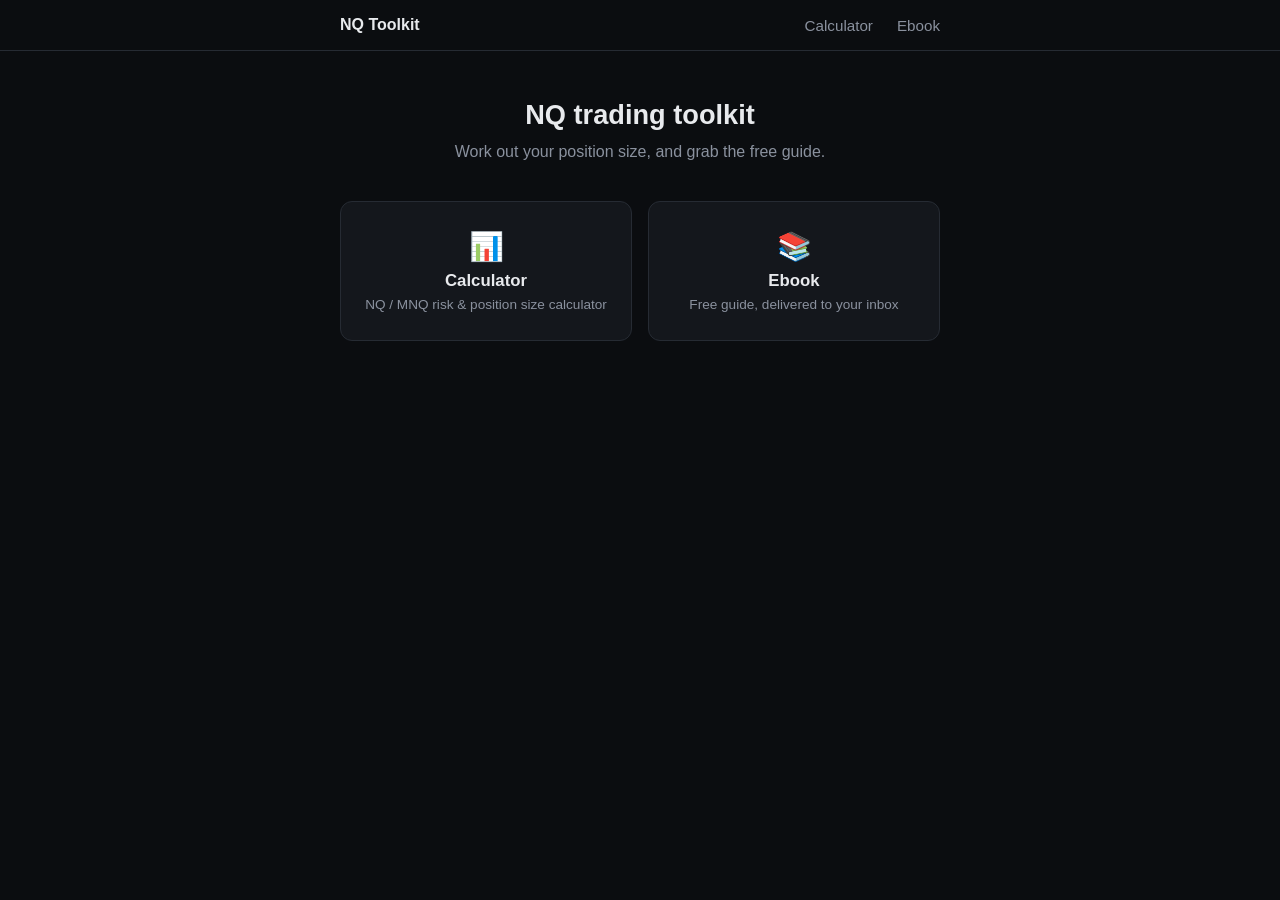
==== index.html @ e53ccf38 "Add files via upload" ====
<!DOCTYPE html>
<html lang="en">
<head>
<meta charset="UTF-8">
<meta name="viewport" content="width=device-width, initial-scale=1.0">
<title>NQ Toolkit</title>
<style>
  :root {
    --bg: #0b0d10; --surface: #14171c; --border: #262b33;
    --text: #e8eaed; --text-muted: #8a919e; --accent: #3987e5;
  }
  * { box-sizing: border-box; }
  body { margin: 0; background: var(--bg); color: var(--text);
    font-family: -apple-system, BlinkMacSystemFont, "Segoe UI", Roboto, sans-serif; }

  nav { border-bottom: 1px solid var(--border); }
  .nav-inner { max-width: 640px; margin: 0 auto; padding: 1rem 1.25rem;
    display: flex; align-items: center; justify-content: space-between; }
  .brand { color: var(--text); text-decoration: none; font-weight: 600; }
  .nav-links { display: flex; gap: 1.5rem; }
  .nav-links a { color: var(--text-muted); text-decoration: none; font-size: 0.95rem; }
  .nav-links a:hover { color: var(--text); }

  .wrap { max-width: 640px; margin: 0 auto; padding: 3rem 1.25rem 4rem; text-align: center; }
  .wrap h1 { font-size: 1.7rem; margin: 0 0 0.75rem; }
  .wrap p { color: var(--text-muted); margin: 0 0 2.5rem; }

  .cards { display: grid; grid-template-columns: 1fr 1fr; gap: 1rem; }
  .card {
    background: var(--surface); border: 1px solid var(--border); border-radius: 12px;
    padding: 1.75rem 1.25rem; text-decoration: none; color: var(--text);
  }
  .card:hover { border-color: var(--accent); }
  .card .icon { font-size: 1.75rem; margin-bottom: 0.5rem; }
  .card h2 { font-size: 1.05rem; margin: 0 0 0.4rem; }
  .card p { color: var(--text-muted); font-size: 0.85rem; margin: 0; }

  @media (max-width: 480px) { .cards { grid-template-columns: 1fr; } }
</style>
</head>
<body>

<nav>
  <div class="nav-inner">
    <a href="index.html" class="brand">NQ Toolkit</a>
    <div class="nav-links">
      <a href="calculator/index.html">Calculator</a>
      <a href="ebook/index.html">Ebook</a>
    </div>
  </div>
</nav>

<div class="wrap">
  <h1>NQ trading toolkit</h1>
  <p>Work out your position size, and grab the free guide.</p>

  <div class="cards">
    <a class="card" href="calculator/index.html">
      <div class="icon">&#128202;</div>
      <h2>Calculator</h2>
      <p>NQ / MNQ risk & position size calculator</p>
    </a>
    <a class="card" href="ebook/index.html">
      <div class="icon">&#128218;</div>
      <h2>Ebook</h2>
      <p>Free guide, delivered to your inbox</p>
    </a>
  </div>
</div>

</body>
</html>
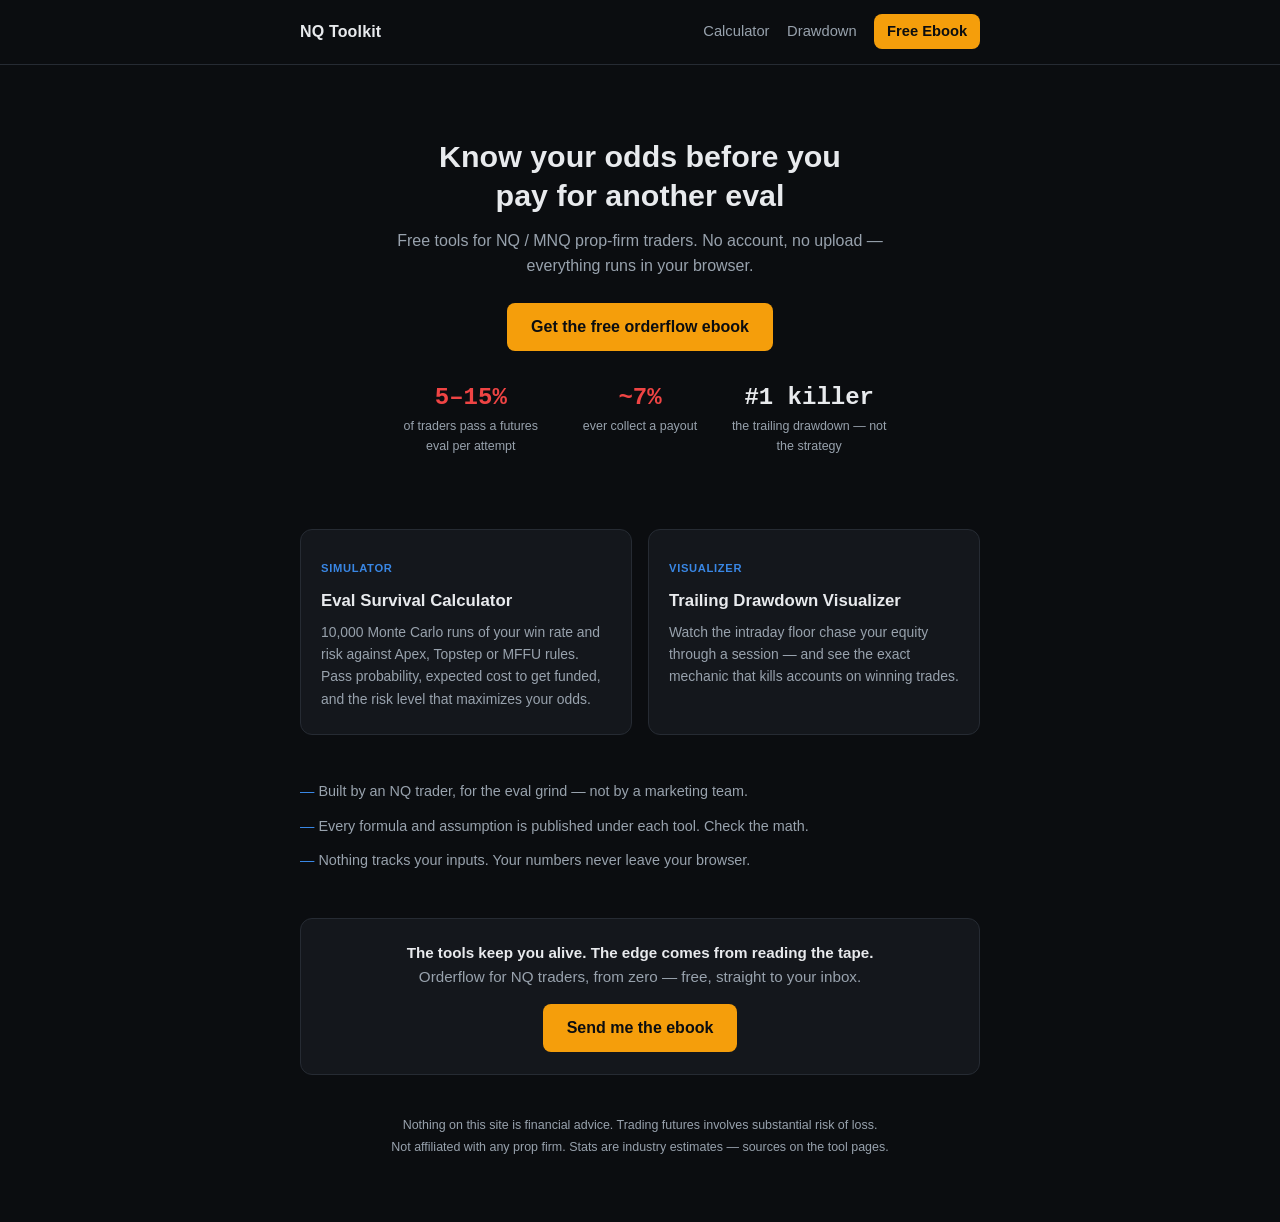
==== commit 5897c66f: "Add files via upload" ====
--- a/index.html
+++ b/index.html
@@ -3,39 +3,33 @@
 <head>
 <meta charset="UTF-8">
 <meta name="viewport" content="width=device-width, initial-scale=1.0">
-<title>NQ Toolkit</title>
+<title>NQ Toolkit — Free Tools for NQ / MNQ Prop-Firm Traders</title>
+<meta name="description" content="Free tools for NQ and MNQ futures traders: eval pass-probability simulator, trailing drawdown visualizer, position sizing, and a free orderflow ebook. No signup, runs in your browser.">
+<meta property="og:title" content="NQ Toolkit — Know your odds before you pay for an eval">
+<meta property="og:description" content="Monte Carlo eval simulator, trailing drawdown visualizer and a free orderflow ebook for NQ / MNQ traders.">
+<meta property="og:type" content="website">
+<link rel="stylesheet" href="assets/style.css">
 <style>
-  :root {
-    --bg: #0b0d10; --surface: #14171c; --border: #262b33;
-    --text: #e8eaed; --text-muted: #8a919e; --accent: #3987e5;
-  }
-  * { box-sizing: border-box; }
-  body { margin: 0; background: var(--bg); color: var(--text);
-    font-family: -apple-system, BlinkMacSystemFont, "Segoe UI", Roboto, sans-serif; }
-
-  nav { border-bottom: 1px solid var(--border); }
-  .nav-inner { max-width: 640px; margin: 0 auto; padding: 1rem 1.25rem;
-    display: flex; align-items: center; justify-content: space-between; }
-  .brand { color: var(--text); text-decoration: none; font-weight: 600; }
-  .nav-links { display: flex; gap: 1.5rem; }
-  .nav-links a { color: var(--text-muted); text-decoration: none; font-size: 0.95rem; }
-  .nav-links a:hover { color: var(--text); }
-
-  .wrap { max-width: 640px; margin: 0 auto; padding: 3rem 1.25rem 4rem; text-align: center; }
-  .wrap h1 { font-size: 1.7rem; margin: 0 0 0.75rem; }
-  .wrap p { color: var(--text-muted); margin: 0 0 2.5rem; }
-
-  .cards { display: grid; grid-template-columns: 1fr 1fr; gap: 1rem; }
-  .card {
-    background: var(--surface); border: 1px solid var(--border); border-radius: 12px;
-    padding: 1.75rem 1.25rem; text-decoration: none; color: var(--text);
-  }
-  .card:hover { border-color: var(--accent); }
-  .card .icon { font-size: 1.75rem; margin-bottom: 0.5rem; }
-  .card h2 { font-size: 1.05rem; margin: 0 0 0.4rem; }
-  .card p { color: var(--text-muted); font-size: 0.85rem; margin: 0; }
-
-  @media (max-width: 480px) { .cards { grid-template-columns: 1fr; } }
+  .hero { text-align: center; padding: 2.5rem 0 2rem; }
+  .hero h1 { font-size: 1.9rem; font-weight: 700; margin: 0 0 0.75rem; line-height: 1.3; }
+  .hero p { color: var(--muted); max-width: 34rem; margin: 0 auto 1.5rem; }
+  .hero-stats { display: flex; justify-content: center; gap: 2rem; flex-wrap: wrap; margin: 1.75rem 0 0.5rem; }
+  .hstat { text-align: center; }
+  .hstat .v { font-family: var(--mono); font-variant-numeric: tabular-nums; font-size: 1.5rem; font-weight: 650; }
+  .hstat .l { font-size: 0.78rem; color: var(--muted); max-width: 10rem; }
+  .tools { display: grid; grid-template-columns: 1fr 1fr; gap: 1rem; margin-top: 2rem; }
+  @media (max-width: 560px) { .tools { grid-template-columns: 1fr; } }
+  .tool-card { background: var(--surface); border: 1px solid var(--border); border-radius: 12px;
+    padding: 1.5rem 1.25rem; text-decoration: none; color: var(--text); display: block; }
+  .tool-card:hover { border-color: var(--accent); }
+  .tool-card h2 { font-size: 1.05rem; margin: 0 0 0.4rem; }
+  .tool-card p { color: var(--muted); font-size: 0.87rem; margin: 0; }
+  .tool-card .tag { display: inline-block; font-size: 0.7rem; text-transform: uppercase; letter-spacing: 0.06em;
+    color: var(--accent); margin-bottom: 0.6rem; font-weight: 600; }
+  .why { margin-top: 2.5rem; }
+  .why ul { list-style: none; padding: 0; margin: 0; color: var(--muted); font-size: 0.9rem; }
+  .why li { padding: 0.35rem 0; }
+  .why li::before { content: "— "; color: var(--accent); }
 </style>
 </head>
 <body>
@@ -45,27 +39,58 @@
     <a href="index.html" class="brand">NQ Toolkit</a>
     <div class="nav-links">
       <a href="calculator/index.html">Calculator</a>
-      <a href="ebook/index.html">Ebook</a>
+      <a href="drawdown/index.html">Drawdown</a>
+      <a href="ebook/index.html" class="nav-cta">Free Ebook</a>
     </div>
   </div>
 </nav>
 
 <div class="wrap">
-  <h1>NQ trading toolkit</h1>
-  <p>Work out your position size, and grab the free guide.</p>
 
-  <div class="cards">
-    <a class="card" href="calculator/index.html">
-      <div class="icon">&#128202;</div>
-      <h2>Calculator</h2>
-      <p>NQ / MNQ risk & position size calculator</p>
+  <div class="hero">
+    <h1>Know your odds before you<br>pay for another eval</h1>
+    <p>Free tools for NQ / MNQ prop-firm traders. No account, no upload —
+    everything runs in your browser.</p>
+    <a class="btn-cta" href="ebook/index.html">Get the free orderflow ebook</a>
+    <div class="hero-stats">
+      <div class="hstat"><div class="v neg">5–15%</div><div class="l">of traders pass a futures eval per attempt</div></div>
+      <div class="hstat"><div class="v neg">~7%</div><div class="l">ever collect a payout</div></div>
+      <div class="hstat"><div class="v">#1 killer</div><div class="l">the trailing drawdown — not the strategy</div></div>
+    </div>
+  </div>
+
+  <div class="tools">
+    <a class="tool-card" href="calculator/index.html">
+      <span class="tag">Simulator</span>
+      <h2>Eval Survival Calculator</h2>
+      <p>10,000 Monte Carlo runs of your win rate and risk against Apex, Topstep or MFFU rules. Pass probability, expected cost to get funded, and the risk level that maximizes your odds.</p>
     </a>
-    <a class="card" href="ebook/index.html">
-      <div class="icon">&#128218;</div>
-      <h2>Ebook</h2>
-      <p>Free guide, delivered to your inbox</p>
+    <a class="tool-card" href="drawdown/index.html">
+      <span class="tag">Visualizer</span>
+      <h2>Trailing Drawdown Visualizer</h2>
+      <p>Watch the intraday floor chase your equity through a session — and see the exact mechanic that kills accounts on winning trades.</p>
     </a>
   </div>
+
+  <div class="why">
+    <ul>
+      <li>Built by an NQ trader, for the eval grind — not by a marketing team.</li>
+      <li>Every formula and assumption is published under each tool. Check the math.</li>
+      <li>Nothing tracks your inputs. Your numbers never leave your browser.</li>
+    </ul>
+  </div>
+
+  <div class="ebook-cta" style="margin-top:2.5rem">
+    <p><strong>The tools keep you alive. The edge comes from reading the tape.</strong><br>
+    Orderflow for NQ traders, from zero — free, straight to your inbox.</p>
+    <a class="btn-cta" href="ebook/index.html">Send me the ebook</a>
+  </div>
+
+  <footer>
+    Nothing on this site is financial advice. Trading futures involves substantial risk of loss.<br>
+    Not affiliated with any prop firm. Stats are industry estimates — sources on the tool pages.
+  </footer>
+
 </div>
 
 </body>
--- a/assets/style.css
+++ b/assets/style.css
@@ -0,0 +1,144 @@
+/* NQ Toolkit — shared styles
+   Palette: dark trading-platform theme. Green/red reserved for P&L numbers only.
+   Amber is the ebook CTA color and is used for NOTHING else. */
+:root {
+  --bg: #0b0d10;
+  --surface: #14171c;
+  --surface2: #0d0f13;
+  --border: #262b33;
+  --text: #e8eaed;
+  --muted: #98a2ad;
+  --accent: #3987e5;        /* links, focus, interactive */
+  --cta: #f59e0b;           /* ebook CTA only */
+  --cta-text: #0b0d10;
+  --pos: #22c55e;           /* profit / pass — numbers only */
+  --neg: #ef4444;           /* loss / bust — numbers only */
+  --warn: #eab308;
+  --mono: ui-monospace, "JetBrains Mono", "SF Mono", Menlo, Consolas, monospace;
+}
+* { box-sizing: border-box; }
+html { -webkit-text-size-adjust: 100%; }
+body {
+  margin: 0; background: var(--bg); color: var(--text); line-height: 1.6;
+  font-family: -apple-system, BlinkMacSystemFont, "Segoe UI", Roboto, sans-serif;
+}
+a { color: var(--accent); }
+
+/* ---------- nav ---------- */
+nav { border-bottom: 1px solid var(--border); }
+.nav-inner {
+  max-width: 720px; margin: 0 auto; padding: 0.9rem 1.25rem;
+  display: flex; align-items: center; justify-content: space-between; gap: 1rem;
+}
+.brand { color: var(--text); text-decoration: none; font-weight: 650; letter-spacing: 0.01em; }
+.nav-links { display: flex; gap: 1.1rem; align-items: center; flex-wrap: wrap; }
+.nav-links a { color: var(--muted); text-decoration: none; font-size: 0.92rem; }
+.nav-links a:hover, .nav-links a.active { color: var(--text); }
+.nav-cta {
+  background: var(--cta); color: var(--cta-text) !important; font-weight: 600;
+  padding: 0.35rem 0.8rem; border-radius: 8px;
+}
+.nav-cta:hover { filter: brightness(1.08); }
+
+/* ---------- layout ---------- */
+.wrap { max-width: 720px; margin: 0 auto; padding: 2rem 1.25rem 4rem; }
+.page-head { text-align: center; margin: 0.5rem 0 2rem; }
+.page-head h1 { font-size: 1.6rem; font-weight: 650; margin: 0 0 0.5rem; }
+.page-head p { color: var(--muted); margin: 0; font-size: 0.97rem; }
+
+.card {
+  background: var(--surface); border: 1px solid var(--border);
+  border-radius: 12px; padding: 1.5rem; margin-bottom: 1.5rem;
+}
+.card h2 { font-size: 1.08rem; margin: 0 0 1.1rem; }
+.card h3 { font-size: 0.95rem; margin: 1.25rem 0 0.6rem; color: var(--muted); text-transform: uppercase; letter-spacing: 0.05em; font-weight: 600; }
+
+/* ---------- forms ---------- */
+.field { margin-bottom: 1rem; }
+.field label { display: block; font-size: 0.84rem; color: var(--muted); margin-bottom: 0.35rem; }
+.field input, .field select {
+  width: 100%; padding: 0.6rem 0.75rem; background: var(--surface2);
+  border: 1px solid var(--border); border-radius: 8px; color: var(--text);
+  font-size: 1rem; font-family: var(--mono); font-variant-numeric: tabular-nums;
+}
+.field select { font-family: inherit; }
+.field input:focus, .field select:focus { outline: none; border-color: var(--accent); }
+.row { display: grid; grid-template-columns: 1fr 1fr; gap: 1rem; }
+.row3 { display: grid; grid-template-columns: 1fr 1fr 1fr; gap: 1rem; }
+@media (max-width: 520px) { .row3 { grid-template-columns: 1fr 1fr; } }
+.hint { font-size: 0.78rem; color: var(--muted); margin-top: 0.3rem; }
+
+button.primary {
+  width: 100%; padding: 0.75rem 1rem; border: none; border-radius: 8px;
+  background: var(--accent); color: #fff; font-size: 1rem; font-weight: 600; cursor: pointer;
+}
+button.primary:hover { filter: brightness(1.1); }
+button.ghost {
+  padding: 0.45rem 0.9rem; border: 1px solid var(--border); border-radius: 8px;
+  background: transparent; color: var(--muted); font-size: 0.85rem; cursor: pointer;
+}
+button.ghost:hover { color: var(--text); border-color: var(--muted); }
+
+/* ---------- results ---------- */
+.stats { display: grid; grid-template-columns: 1fr 1fr; gap: 0.9rem; }
+@media (min-width: 560px) { .stats.cols3 { grid-template-columns: 1fr 1fr 1fr; } }
+.stat { background: var(--surface2); border-radius: 8px; padding: 0.85rem 0.9rem; }
+.stat .label { font-size: 0.72rem; color: var(--muted); margin-bottom: 0.2rem; text-transform: uppercase; letter-spacing: 0.04em; }
+.stat .value {
+  font-size: 1.4rem; font-weight: 650; font-family: var(--mono);
+  font-variant-numeric: tabular-nums;
+}
+.stat .sub { font-size: 0.75rem; color: var(--muted); margin-top: 0.15rem; }
+.num { font-family: var(--mono); font-variant-numeric: tabular-nums; }
+.pos { color: var(--pos); }
+.neg { color: var(--neg); }
+.warn-c { color: var(--warn); }
+
+.verdict {
+  border-left: 3px solid var(--border); background: var(--surface2);
+  padding: 0.8rem 1rem; border-radius: 0 8px 8px 0; margin-top: 1.1rem; font-size: 0.93rem;
+}
+.verdict.good { border-left-color: var(--pos); }
+.verdict.mid { border-left-color: var(--warn); }
+.verdict.bad { border-left-color: var(--neg); }
+
+/* ---------- charts ---------- */
+canvas.chart { width: 100%; height: auto; background: var(--surface2); border-radius: 8px; border: 1px solid var(--border); }
+.chart-controls { display: flex; gap: 0.5rem; margin-top: 0.75rem; flex-wrap: wrap; align-items: center; }
+.legend { display: flex; gap: 1rem; flex-wrap: wrap; font-size: 0.78rem; color: var(--muted); margin-top: 0.6rem; }
+.legend span::before { content: ""; display: inline-block; width: 10px; height: 3px; border-radius: 2px; margin-right: 0.4rem; vertical-align: middle; background: var(--muted); }
+.legend .l-equity::before { background: var(--accent); }
+.legend .l-floor-i::before { background: var(--neg); }
+.legend .l-floor-e::before { background: var(--warn); }
+.legend .l-target::before { background: var(--pos); }
+
+/* ---------- ebook CTA blocks ---------- */
+.ebook-cta {
+  background: var(--surface); border: 1px solid var(--border); border-radius: 12px;
+  padding: 1.4rem 1.5rem; margin: 1.5rem 0; text-align: center;
+}
+.ebook-cta p { margin: 0 0 0.9rem; color: var(--muted); font-size: 0.95rem; }
+.ebook-cta strong { color: var(--text); }
+.btn-cta {
+  display: inline-block; background: var(--cta); color: var(--cta-text);
+  text-decoration: none; font-weight: 650; padding: 0.7rem 1.5rem; border-radius: 8px;
+}
+.btn-cta:hover { filter: brightness(1.08); }
+
+/* ---------- misc ---------- */
+details.methodology { margin-top: 1.25rem; font-size: 0.88rem; color: var(--muted); }
+details.methodology summary { cursor: pointer; color: var(--muted); }
+details.methodology summary:hover { color: var(--text); }
+details.methodology ul { padding-left: 1.2rem; }
+.trust-line { text-align: center; font-size: 0.8rem; color: var(--muted); margin-top: 0.75rem; }
+footer { text-align: center; color: var(--muted); font-size: 0.78rem; margin-top: 2.5rem; line-height: 1.7; }
+.slider { width: 100%; accent-color: var(--accent); }
+.toggle-group { display: inline-flex; border: 1px solid var(--border); border-radius: 8px; overflow: hidden; }
+.toggle-group button {
+  border: none; background: transparent; color: var(--muted); padding: 0.45rem 0.9rem;
+  font-size: 0.85rem; cursor: pointer;
+}
+.toggle-group button.on { background: var(--surface2); color: var(--text); }
+table.spec { width: 100%; border-collapse: collapse; font-size: 0.88rem; }
+table.spec td { padding: 0.45rem 0.5rem; border-bottom: 1px solid var(--border); }
+table.spec td:last-child { text-align: right; font-family: var(--mono); font-variant-numeric: tabular-nums; }
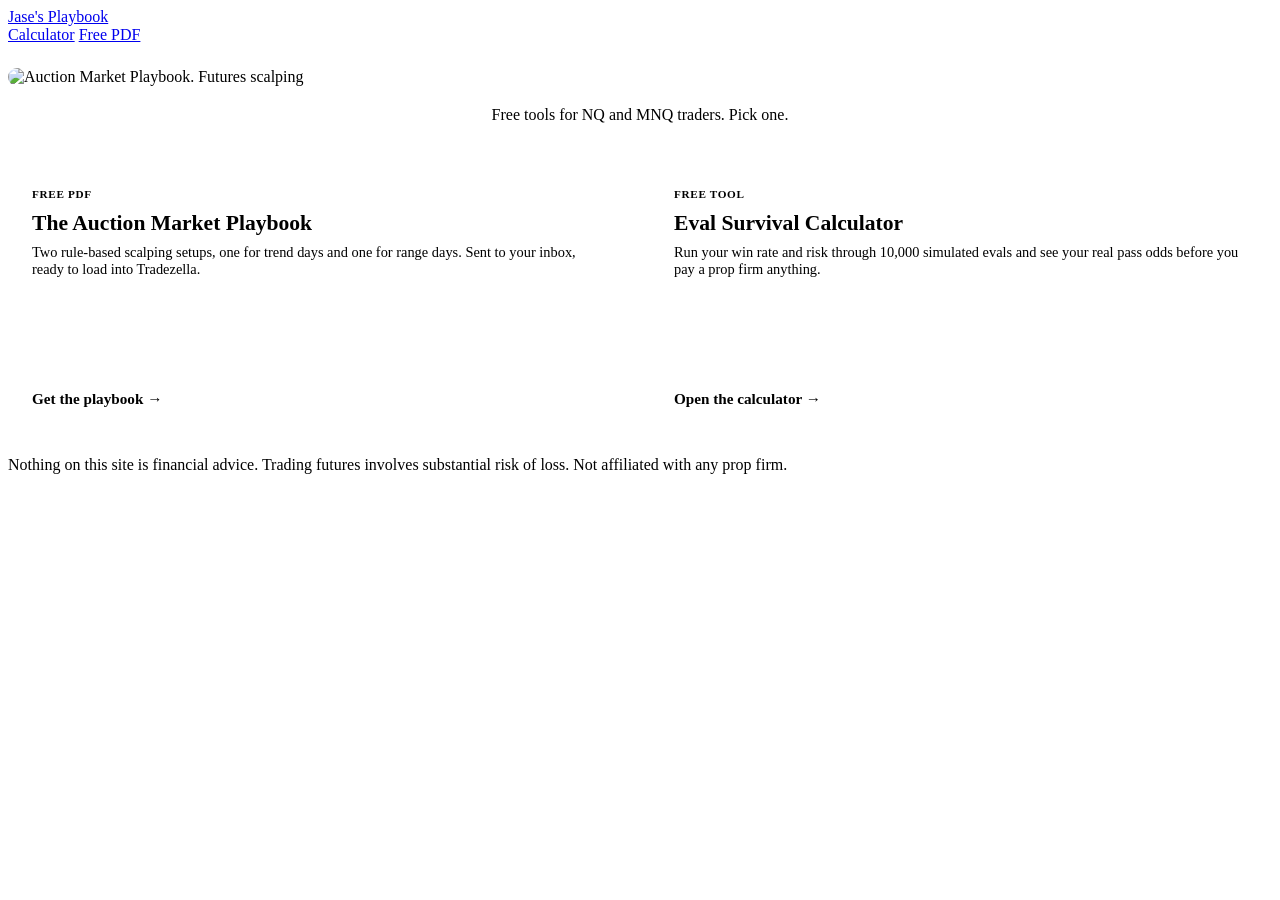
==== commit f51a2fab: "Add files via upload" ====
--- a/index.html
+++ b/index.html
@@ -3,92 +3,67 @@
 <head>
 <meta charset="UTF-8">
 <meta name="viewport" content="width=device-width, initial-scale=1.0">
-<title>NQ Toolkit — Free Tools for NQ / MNQ Prop-Firm Traders</title>
-<meta name="description" content="Free tools for NQ and MNQ futures traders: eval pass-probability simulator, trailing drawdown visualizer, position sizing, and a free orderflow ebook. No signup, runs in your browser.">
-<meta property="og:title" content="NQ Toolkit — Know your odds before you pay for an eval">
-<meta property="og:description" content="Monte Carlo eval simulator, trailing drawdown visualizer and a free orderflow ebook for NQ / MNQ traders.">
+<title>Jase's Playbook | Free Auction Market Playbook + Eval Calculator</title>
+<meta name="description" content="Free tools for NQ / MNQ futures traders: the Auction Market Playbook and an eval survival calculator. Pick one to get started.">
+<meta property="og:title" content="Jase's Playbook. Free playbook and eval calculator">
+<meta property="og:description" content="Two rule-based futures scalping setups and an eval survival calculator for NQ / MNQ traders.">
 <meta property="og:type" content="website">
 <link rel="stylesheet" href="assets/style.css">
 <style>
-  .hero { text-align: center; padding: 2.5rem 0 2rem; }
-  .hero h1 { font-size: 1.9rem; font-weight: 700; margin: 0 0 0.75rem; line-height: 1.3; }
-  .hero p { color: var(--muted); max-width: 34rem; margin: 0 auto 1.5rem; }
-  .hero-stats { display: flex; justify-content: center; gap: 2rem; flex-wrap: wrap; margin: 1.75rem 0 0.5rem; }
-  .hstat { text-align: center; }
-  .hstat .v { font-family: var(--mono); font-variant-numeric: tabular-nums; font-size: 1.5rem; font-weight: 650; }
-  .hstat .l { font-size: 0.78rem; color: var(--muted); max-width: 10rem; }
-  .tools { display: grid; grid-template-columns: 1fr 1fr; gap: 1rem; margin-top: 2rem; }
-  @media (max-width: 560px) { .tools { grid-template-columns: 1fr; } }
-  .tool-card { background: var(--surface); border: 1px solid var(--border); border-radius: 12px;
-    padding: 1.5rem 1.25rem; text-decoration: none; color: var(--text); display: block; }
-  .tool-card:hover { border-color: var(--accent); }
-  .tool-card h2 { font-size: 1.05rem; margin: 0 0 0.4rem; }
-  .tool-card p { color: var(--muted); font-size: 0.87rem; margin: 0; }
-  .tool-card .tag { display: inline-block; font-size: 0.7rem; text-transform: uppercase; letter-spacing: 0.06em;
-    color: var(--accent); margin-bottom: 0.6rem; font-weight: 600; }
-  .why { margin-top: 2.5rem; }
-  .why ul { list-style: none; padding: 0; margin: 0; color: var(--muted); font-size: 0.9rem; }
-  .why li { padding: 0.35rem 0; }
-  .why li::before { content: "— "; color: var(--accent); }
+  .banner { width: 100%; border-radius: 14px; display: block; margin: 1.5rem 0 0.5rem; }
+  .lead { text-align: center; color: var(--muted); max-width: 34rem; margin: 1.25rem auto 0; }
+  .choose { display: grid; grid-template-columns: 1fr 1fr; gap: 1.25rem; margin: 2rem 0 1rem; }
+  @media (max-width: 620px) { .choose { grid-template-columns: 1fr; } }
+  .choice { background: var(--surface); border: 1px solid var(--border); border-radius: 14px;
+    padding: 2rem 1.5rem; text-decoration: none; color: var(--text); display: flex; flex-direction: column;
+    min-height: 220px; }
+  .choice:hover { border-color: var(--accent); }
+  .choice .tag { font-size: 0.7rem; text-transform: uppercase; letter-spacing: 0.06em;
+    color: var(--accent); font-weight: 600; margin-bottom: 0.7rem; }
+  .choice h2 { font-size: 1.35rem; margin: 0 0 0.5rem; }
+  .choice p { color: var(--muted); font-size: 0.9rem; margin: 0 0 1.25rem; }
+  .choice .go { margin-top: auto; color: var(--cta); font-weight: 650; font-size: 0.95rem; }
 </style>
 </head>
 <body>
 
 <nav>
   <div class="nav-inner">
-    <a href="index.html" class="brand">NQ Toolkit</a>
+    <a href="index.html" class="brand">Jase's Playbook</a>
     <div class="nav-links">
       <a href="calculator/index.html">Calculator</a>
-      <a href="drawdown/index.html">Drawdown</a>
-      <a href="ebook/index.html" class="nav-cta">Free Ebook</a>
+      <a href="playbook/index.html" class="nav-cta">Free PDF</a>
     </div>
   </div>
 </nav>
 
 <div class="wrap">
 
-  <div class="hero">
-    <h1>Know your odds before you<br>pay for another eval</h1>
-    <p>Free tools for NQ / MNQ prop-firm traders. No account, no upload —
-    everything runs in your browser.</p>
-    <a class="btn-cta" href="ebook/index.html">Get the free orderflow ebook</a>
-    <div class="hero-stats">
-      <div class="hstat"><div class="v neg">5–15%</div><div class="l">of traders pass a futures eval per attempt</div></div>
-      <div class="hstat"><div class="v neg">~7%</div><div class="l">ever collect a payout</div></div>
-      <div class="hstat"><div class="v">#1 killer</div><div class="l">the trailing drawdown — not the strategy</div></div>
-    </div>
-  </div>
+  <img class="banner" src="assets/playbook-banner.png" alt="Auction Market Playbook. Futures scalping">
 
-  <div class="tools">
-    <a class="tool-card" href="calculator/index.html">
-      <span class="tag">Simulator</span>
+  <p class="lead">Free tools for NQ and MNQ traders. Pick one.</p>
+
+  <div class="choose">
+
+    <a class="choice" href="playbook/index.html">
+      <span class="tag">Free PDF</span>
+      <h2>The Auction Market Playbook</h2>
+      <p>Two rule-based scalping setups, one for trend days and one for range days. Sent to your inbox, ready to load into Tradezella.</p>
+      <span class="go">Get the playbook &rarr;</span>
+    </a>
+
+    <a class="choice" href="calculator/index.html">
+      <span class="tag">Free tool</span>
       <h2>Eval Survival Calculator</h2>
-      <p>10,000 Monte Carlo runs of your win rate and risk against Apex, Topstep or MFFU rules. Pass probability, expected cost to get funded, and the risk level that maximizes your odds.</p>
+      <p>Run your win rate and risk through 10,000 simulated evals and see your real pass odds before you pay a prop firm anything.</p>
+      <span class="go">Open the calculator &rarr;</span>
     </a>
-    <a class="tool-card" href="drawdown/index.html">
-      <span class="tag">Visualizer</span>
-      <h2>Trailing Drawdown Visualizer</h2>
-      <p>Watch the intraday floor chase your equity through a session — and see the exact mechanic that kills accounts on winning trades.</p>
-    </a>
-  </div>
 
-  <div class="why">
-    <ul>
-      <li>Built by an NQ trader, for the eval grind — not by a marketing team.</li>
-      <li>Every formula and assumption is published under each tool. Check the math.</li>
-      <li>Nothing tracks your inputs. Your numbers never leave your browser.</li>
-    </ul>
-  </div>
-
-  <div class="ebook-cta" style="margin-top:2.5rem">
-    <p><strong>The tools keep you alive. The edge comes from reading the tape.</strong><br>
-    Orderflow for NQ traders, from zero — free, straight to your inbox.</p>
-    <a class="btn-cta" href="ebook/index.html">Send me the ebook</a>
   </div>
 
   <footer>
-    Nothing on this site is financial advice. Trading futures involves substantial risk of loss.<br>
-    Not affiliated with any prop firm. Stats are industry estimates — sources on the tool pages.
+    Nothing on this site is financial advice. Trading futures involves substantial risk of loss.
+    Not affiliated with any prop firm.
   </footer>
 
 </div>
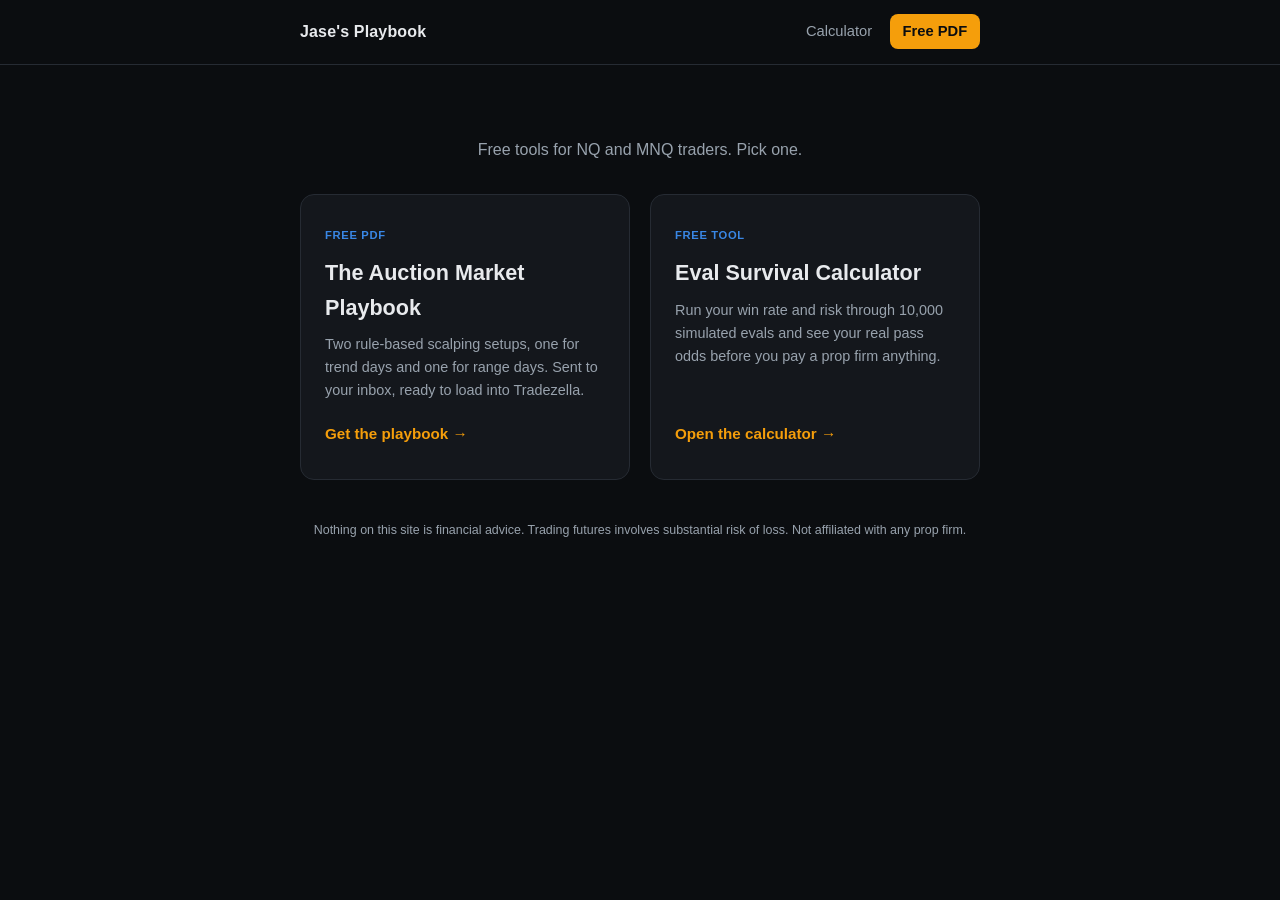
==== commit 18031772: "Add files via upload" ====
--- a/index.html
+++ b/index.html
@@ -10,8 +10,7 @@
 <meta property="og:type" content="website">
 <link rel="stylesheet" href="assets/style.css">
 <style>
-  .banner { width: 100%; border-radius: 14px; display: block; margin: 1.5rem 0 0.5rem; }
-  .lead { text-align: center; color: var(--muted); max-width: 34rem; margin: 1.25rem auto 0; }
+  .lead { text-align: center; color: var(--muted); max-width: 34rem; margin: 2.5rem auto 0; }
   .choose { display: grid; grid-template-columns: 1fr 1fr; gap: 1.25rem; margin: 2rem 0 1rem; }
   @media (max-width: 620px) { .choose { grid-template-columns: 1fr; } }
   .choice { background: var(--surface); border: 1px solid var(--border); border-radius: 14px;
@@ -38,8 +37,6 @@
 </nav>
 
 <div class="wrap">
-
-  <img class="banner" src="assets/playbook-banner.png" alt="Auction Market Playbook. Futures scalping">
 
   <p class="lead">Free tools for NQ and MNQ traders. Pick one.</p>
 
--- a/assets/style.css
+++ b/assets/style.css
@@ -0,0 +1,158 @@
+/* NQ Toolkit — shared styles
+   Palette: dark trading-platform theme. Green/red reserved for P&L numbers only.
+   Amber is the ebook CTA color and is used for NOTHING else. */
+:root {
+  --bg: #0b0d10;
+  --surface: #14171c;
+  --surface2: #0d0f13;
+  --border: #262b33;
+  --text: #e8eaed;
+  --muted: #98a2ad;
+  --accent: #3987e5;        /* links, focus, interactive */
+  --cta: #f59e0b;           /* ebook CTA only */
+  --cta-text: #0b0d10;
+  --pos: #22c55e;           /* profit / pass — numbers only */
+  --neg: #ef4444;           /* loss / bust — numbers only */
+  --warn: #eab308;
+  --mono: ui-monospace, "JetBrains Mono", "SF Mono", Menlo, Consolas, monospace;
+}
+* { box-sizing: border-box; }
+html { -webkit-text-size-adjust: 100%; }
+body {
+  margin: 0; background: var(--bg); color: var(--text); line-height: 1.6;
+  font-family: -apple-system, BlinkMacSystemFont, "Segoe UI", Roboto, sans-serif;
+}
+a { color: var(--accent); }
+
+/* ---------- nav ---------- */
+nav { border-bottom: 1px solid var(--border); }
+.nav-inner {
+  max-width: 720px; margin: 0 auto; padding: 0.9rem 1.25rem;
+  display: flex; align-items: center; justify-content: space-between; gap: 1rem;
+}
+.brand { color: var(--text); text-decoration: none; font-weight: 650; letter-spacing: 0.01em; }
+.nav-links { display: flex; gap: 1.1rem; align-items: center; flex-wrap: wrap; }
+.nav-links a { color: var(--muted); text-decoration: none; font-size: 0.92rem; }
+.nav-links a:hover, .nav-links a.active { color: var(--text); }
+.nav-cta {
+  background: var(--cta); color: var(--cta-text) !important; font-weight: 600;
+  padding: 0.35rem 0.8rem; border-radius: 8px;
+}
+.nav-cta:hover { filter: brightness(1.08); }
+
+/* ---------- layout ---------- */
+.wrap { max-width: 720px; margin: 0 auto; padding: 2rem 1.25rem 4rem; }
+.page-head { text-align: center; margin: 0.5rem 0 2rem; }
+.page-head h1 { font-size: 1.6rem; font-weight: 650; margin: 0 0 0.5rem; }
+.page-head p { color: var(--muted); margin: 0; font-size: 0.97rem; }
+
+.card {
+  background: var(--surface); border: 1px solid var(--border);
+  border-radius: 12px; padding: 1.5rem; margin-bottom: 1.5rem;
+}
+.card h2 { font-size: 1.08rem; margin: 0 0 1.1rem; }
+.card h3 { font-size: 0.95rem; margin: 1.25rem 0 0.6rem; color: var(--muted); text-transform: uppercase; letter-spacing: 0.05em; font-weight: 600; }
+
+/* ---------- forms ---------- */
+.field { margin-bottom: 1rem; }
+.field label { display: block; font-size: 0.84rem; color: var(--muted); margin-bottom: 0.35rem; }
+.field input, .field select {
+  width: 100%; padding: 0.6rem 0.75rem; background: var(--surface2);
+  border: 1px solid var(--border); border-radius: 8px; color: var(--text);
+  font-size: 1rem; font-family: var(--mono); font-variant-numeric: tabular-nums;
+}
+.field select { font-family: inherit; }
+.field input:focus, .field select:focus { outline: none; border-color: var(--accent); }
+.row { display: grid; grid-template-columns: 1fr 1fr; gap: 1rem; }
+.row3 { display: grid; grid-template-columns: 1fr 1fr 1fr; gap: 1rem; }
+@media (max-width: 520px) { .row3 { grid-template-columns: 1fr 1fr; } }
+.hint { font-size: 0.78rem; color: var(--muted); margin-top: 0.3rem; }
+
+button.primary {
+  width: 100%; padding: 0.75rem 1rem; border: none; border-radius: 8px;
+  background: var(--accent); color: #fff; font-size: 1rem; font-weight: 600; cursor: pointer;
+}
+button.primary:hover { filter: brightness(1.1); }
+button.ghost {
+  padding: 0.45rem 0.9rem; border: 1px solid var(--border); border-radius: 8px;
+  background: transparent; color: var(--muted); font-size: 0.85rem; cursor: pointer;
+}
+button.ghost:hover { color: var(--text); border-color: var(--muted); }
+
+/* ---------- results ---------- */
+.stats { display: grid; grid-template-columns: 1fr 1fr; gap: 0.9rem; }
+@media (min-width: 560px) { .stats.cols3 { grid-template-columns: 1fr 1fr 1fr; } }
+.stat { background: var(--surface2); border-radius: 8px; padding: 0.85rem 0.9rem; }
+.stat .label { font-size: 0.72rem; color: var(--muted); margin-bottom: 0.2rem; text-transform: uppercase; letter-spacing: 0.04em; }
+.stat .value {
+  font-size: 1.4rem; font-weight: 650; font-family: var(--mono);
+  font-variant-numeric: tabular-nums;
+}
+.stat .sub { font-size: 0.75rem; color: var(--muted); margin-top: 0.15rem; }
+.num { font-family: var(--mono); font-variant-numeric: tabular-nums; }
+.pos { color: var(--pos); }
+.neg { color: var(--neg); }
+.warn-c { color: var(--warn); }
+
+.verdict {
+  border-left: 3px solid var(--border); background: var(--surface2);
+  padding: 0.8rem 1rem; border-radius: 0 8px 8px 0; margin-top: 1.1rem; font-size: 0.93rem;
+}
+.verdict.good { border-left-color: var(--pos); }
+.verdict.mid { border-left-color: var(--warn); }
+.verdict.bad { border-left-color: var(--neg); }
+
+/* ---------- charts ---------- */
+canvas.chart { width: 100%; height: auto; background: var(--surface2); border-radius: 8px; border: 1px solid var(--border); }
+.chart-controls { display: flex; gap: 0.5rem; margin-top: 0.75rem; flex-wrap: wrap; align-items: center; }
+.legend { display: flex; gap: 1rem; flex-wrap: wrap; font-size: 0.78rem; color: var(--muted); margin-top: 0.6rem; }
+.legend span::before { content: ""; display: inline-block; width: 10px; height: 3px; border-radius: 2px; margin-right: 0.4rem; vertical-align: middle; background: var(--muted); }
+.legend .l-equity::before { background: var(--accent); }
+.legend .l-floor-i::before { background: var(--neg); }
+.legend .l-floor-e::before { background: var(--warn); }
+.legend .l-target::before { background: var(--pos); }
+
+/* ---------- ebook CTA blocks ---------- */
+.ebook-cta {
+  background: var(--surface); border: 1px solid var(--border); border-radius: 12px;
+  padding: 1.4rem 1.5rem; margin: 1.5rem 0; text-align: center;
+}
+.ebook-cta p { margin: 0 0 0.9rem; color: var(--muted); font-size: 0.95rem; }
+.ebook-cta strong { color: var(--text); }
+.btn-cta {
+  display: inline-block; background: var(--cta); color: var(--cta-text);
+  text-decoration: none; font-weight: 650; padding: 0.7rem 1.5rem; border-radius: 8px;
+}
+.btn-cta:hover { filter: brightness(1.08); }
+
+/* ---------- misc ---------- */
+details.methodology { margin-top: 1.25rem; font-size: 0.88rem; color: var(--muted); }
+details.methodology summary { cursor: pointer; color: var(--muted); }
+details.methodology summary:hover { color: var(--text); }
+details.methodology ul { padding-left: 1.2rem; }
+.trust-line { text-align: center; font-size: 0.8rem; color: var(--muted); margin-top: 0.75rem; }
+footer { text-align: center; color: var(--muted); font-size: 0.78rem; margin-top: 2.5rem; line-height: 1.7; }
+.slider { width: 100%; accent-color: var(--accent); }
+.toggle-group { display: inline-flex; border: 1px solid var(--border); border-radius: 8px; overflow: hidden; }
+.toggle-group button {
+  border: none; background: transparent; color: var(--muted); padding: 0.45rem 0.9rem;
+  font-size: 0.85rem; cursor: pointer;
+}
+.toggle-group button.on { background: var(--surface2); color: var(--text); }
+table.spec { width: 100%; border-collapse: collapse; font-size: 0.88rem; }
+table.spec td { padding: 0.45rem 0.5rem; border-bottom: 1px solid var(--border); }
+table.spec td:last-child { text-align: right; font-family: var(--mono); font-variant-numeric: tabular-nums; }
+
+/* Affiliate slot — calculator results */
+.aff-slot { margin-top: 1.5rem; padding: 1.25rem; border: 1px solid var(--accent);
+  border-radius: 12px; background: var(--surface2); }
+.aff-grid { display: grid; grid-template-columns: repeat(3, 1fr); gap: 0.75rem; }
+@media (max-width: 560px) { .aff-grid { grid-template-columns: 1fr; } }
+.aff-card { display: flex; flex-direction: column; gap: 0.3rem; text-decoration: none;
+  background: var(--surface); border: 1px solid var(--border); border-radius: 10px;
+  padding: 0.9rem 1rem; color: var(--text); }
+.aff-card:hover { border-color: var(--accent); }
+.aff-name { font-weight: 650; font-size: 1rem; }
+.aff-code { font-family: var(--mono); font-size: 0.78rem; color: var(--muted); }
+.aff-code b { color: var(--accent); }
+.aff-go { font-size: 0.82rem; color: var(--accent); font-weight: 600; margin-top: 0.15rem; }
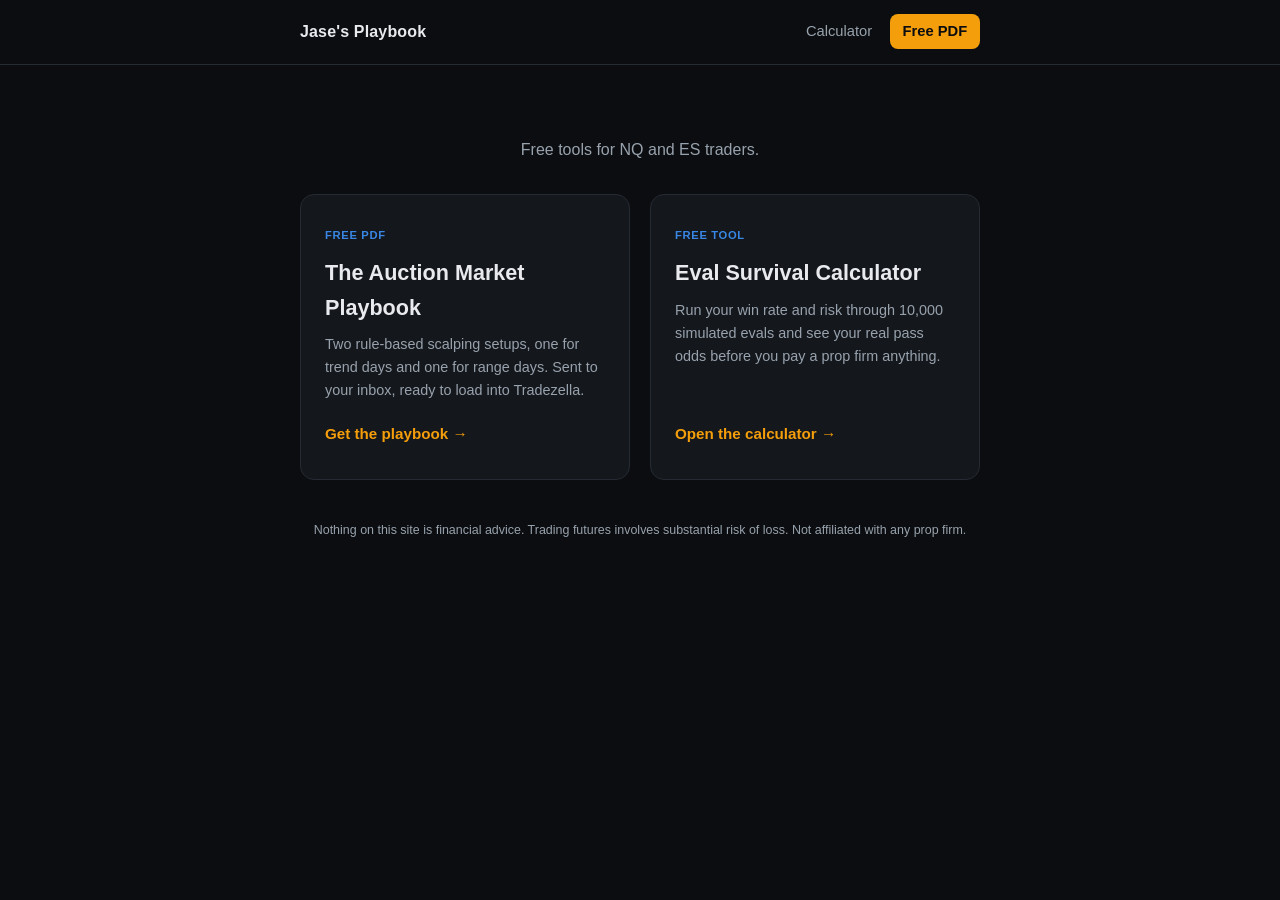
==== commit 0a724fa7: "Update index.html" ====
--- a/index.html
+++ b/index.html
@@ -38,7 +38,7 @@
 
 <div class="wrap">
 
-  <p class="lead">Free tools for NQ and MNQ traders. Pick one.</p>
+  <p class="lead">Free tools for NQ and ES traders. </p>
 
   <div class="choose">
 
